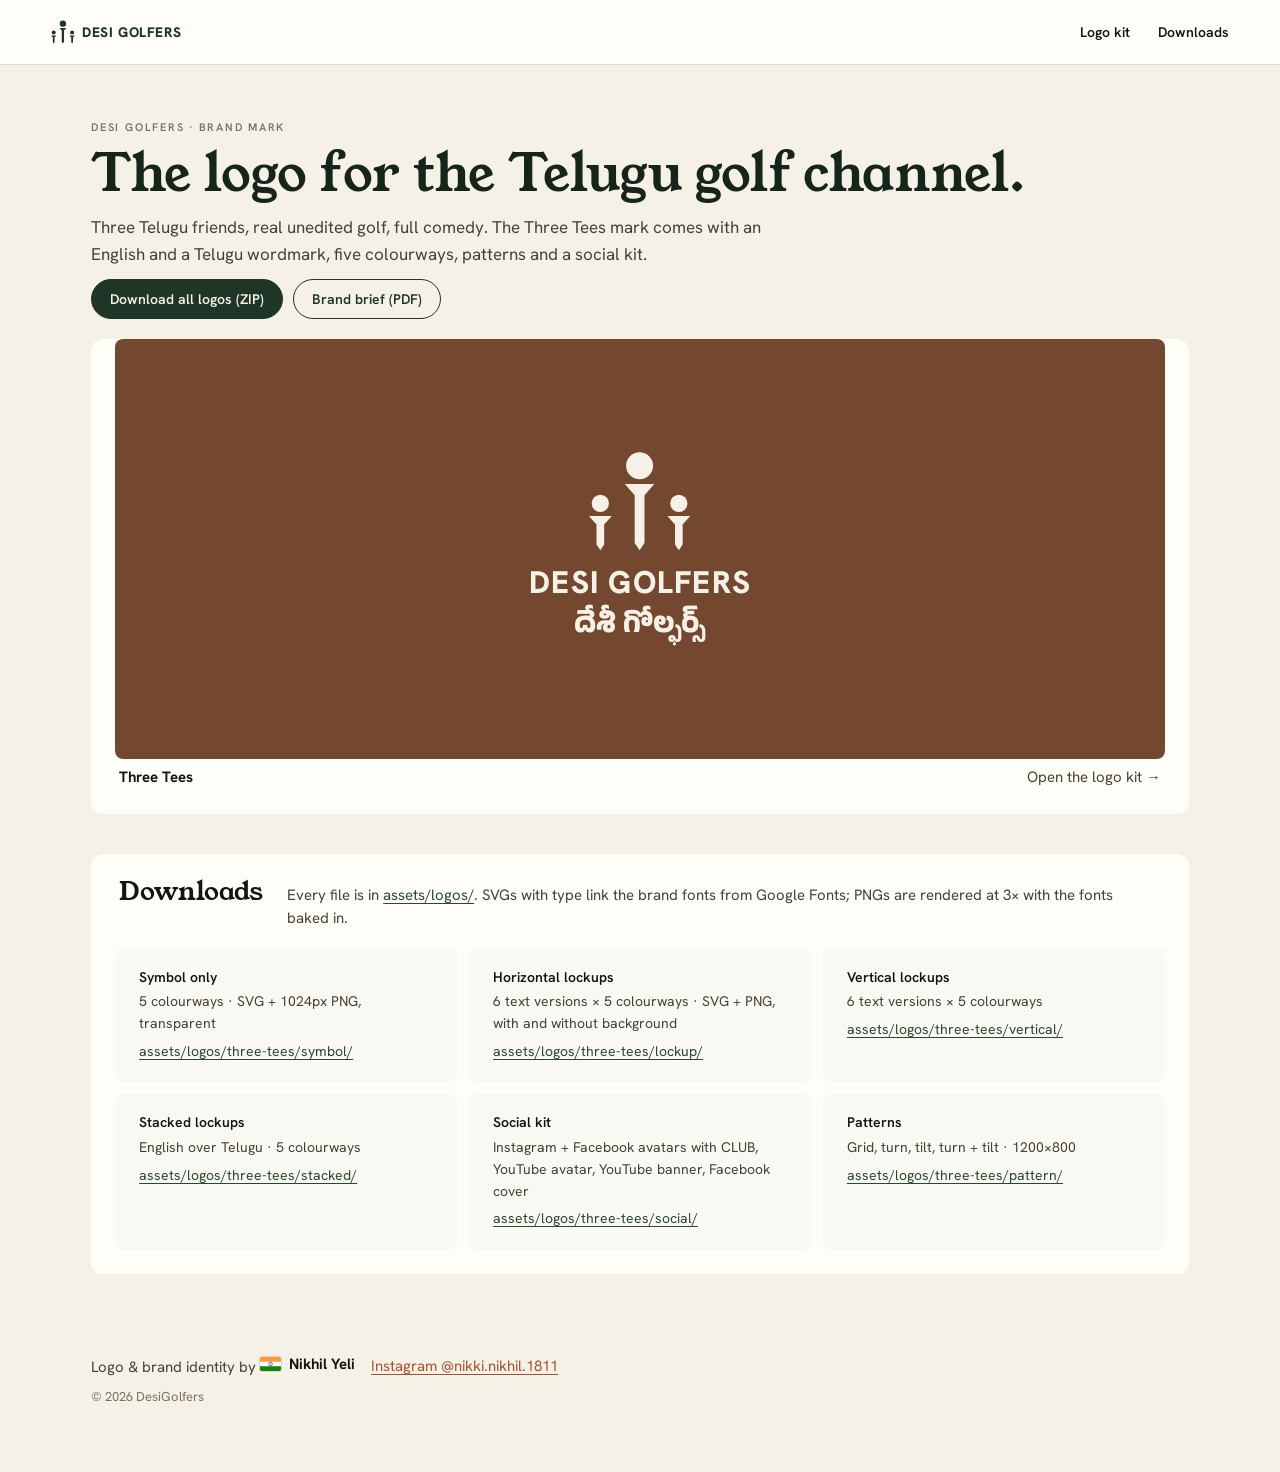
==== index.html @ 78cff563 "DesiGolfers brand site Co-Authored-By: Claude Opus 5.5 <noreply@anthropic.com>" ====
<!DOCTYPE html><html lang="en"><head><meta charset="utf-8"><meta name="viewport" content="width=device-width,initial-scale=1"><title>DesiGolfers · Brand mark</title><meta name="description" content="Logo, symbol and brand assets for Desi Golfers, the Telugu golf community. Designed by Nikhil Yeli."><meta name="author" content="Nikhil Yeli"><link rel="stylesheet" href="css/site.css" data-kit-fonts><link rel="icon" href="assets/logos/three-tees/symbol/fairway.svg"></head><body><nav class="nav"><a class="home" href="index.html" aria-label="DesiGolfers home"><span id="navlogo" style="display:flex;height:28px"></span></a><a href="three-tees.html">Logo kit</a><a href="index.html#downloads">Downloads</a></nav>
<div class="wrap"><header class="top"><span class="ov">Desi Golfers · Brand mark</span><h1>The logo for the Telugu golf channel.</h1><p>Three Telugu friends, real unedited golf, full comedy. The Three Tees mark comes with an English and a Telugu wordmark, five colourways, patterns and a social kit.</p><div class="getall"><a class="btn-dl" href="assets/desi-golfers-three-tees-logos.zip" download>Download all logos (ZIP)</a><a class="btn-dl alt" href="three-tees.html?print=1">Brand brief (PDF)</a></div></header>
<main><div class="board" id="marks"></div>
<section class="board" id="downloads" data-screen-label="Downloads"><div class="bh"><h2>Downloads</h2><p>Every file is in <a href="assets/logos/">assets/logos/</a>. SVGs with type link the brand fonts from Google Fonts; PNGs are rendered at 3× with the fonts baked in.</p></div><div class="dl" id="dl"></div></section></main>
<footer class="sitefoot"><div class="credits"><span>Logo &amp; brand identity by <b class="by"><svg class="flag" viewBox="0 0 30 20" width="21" height="14" aria-label="India" role="img"><rect width="30" height="20" fill="#FF9933"/><rect y="6.67" width="30" height="6.67" fill="#fff"/><rect y="13.33" width="30" height="6.67" fill="#138808"/><circle cx="15" cy="10" r="2.6" fill="none" stroke="#000080" stroke-width=".8"/><circle cx="15" cy="10" r=".6" fill="#000080"/></svg>Nikhil Yeli</b></span><a href="https://instagram.com/nikki.nikhil.1811" target="_blank" rel="noopener">Instagram @nikki.nikhil.1811</a></div><span>© 2026 DesiGolfers</span></footer></div>
<script src="js/logo-kit.js"></script>
<script>DGK.ready().then(()=>{const K=DGK,R=K.R,EN=[R('DESI GOLFERS','sans',800,.92,.04)],TE=[R(K.TE,'telugu',800,.82)];
document.getElementById('navlogo').innerHTML=K.svg(K.lock({k:'E',lines:[EN],fs:15,fg:'pine-800',pad:0}),{transp:1});
const B=K.lock({k:'E',arr:'v',fs:34,lines:[EN,TE],fg:'chalk',bg:'soil-600'});
const card=(href,bg,Bx,name,line)=>`<a href="${href}" class="cell" style="text-decoration:none;color:inherit"><div class="tile" style="background:var(--${bg});--h:420px">${K.svg(Bx,{transp:1})}</div><span class="cap" style="font:400 15px/1.4 var(--font-sans);color:var(--text-2);display:flex;justify-content:space-between;gap:12px"><b style="color:var(--ink)">${name}</b><span>${line} →</span></span></a>`;
document.getElementById('marks').innerHTML=card('three-tees.html','soil-600',B,'Three Tees','Open the logo kit');
const D=[['symbol/','Symbol only','5 colourways · SVG + 1024px PNG, transparent'],['lockup/','Horizontal lockups','6 text versions × 5 colourways · SVG + PNG, with and without background'],['vertical/','Vertical lockups','6 text versions × 5 colourways'],['stacked/','Stacked lockups','English over Telugu · 5 colourways'],['social/','Social kit','Instagram + Facebook avatars with CLUB, YouTube avatar, YouTube banner, Facebook cover'],['pattern/','Patterns','Grid, turn, tilt, turn + tilt · 1200×800']];
document.getElementById('dl').innerHTML=D.map(([p,t,d])=>`<div><b>${t}</b><span>${d}</span><a href="assets/logos/three-tees/${p}">assets/logos/three-tees/${p}</a></div>`).join('');});</script></body></html>
---- css/site.css ----
@import url("fonts.css");
:root{
/* Pine — fairway greens (primary) */
--pine-900:#16251B;--pine-800:#1F3527;--pine-700:#2A4733;--pine-600:#3A5A42;--pine-500:#4C6B4F;
/* Turf — light greens */
--turf-400:#7E9467;--turf-200:#C5CFA8;--turf-100:#E3E8D2;
/* Sand — bunker */
--sand-700:#8C7347;--sand-500:#B89B6A;--sand-300:#D9C7A3;--sand-100:#EEE4CF;
/* Clay — terracotta (warm accent) */
--clay-700:#87411F;--clay-600:#A4532F;--clay-400:#C97B55;--clay-100:#F2DCCD;
/* Soil — earthy brown */
--soil-700:#5E3A28;--soil-600:#74472F;--soil-400:#9A6A4E;--soil-100:#EADBD0;
/* Haldi — turmeric gold (winners, highlights) */
--haldi-600:#A87A22;--haldi-500:#C8942F;--haldi-100:#F5E6C4;
/* Paper + ink */
--chalk:#F6F1E6;--paper:#FFFDF8;--ink:#121511;
/* Stone — warm neutrals */
--stone-50:#FAF8F3;--stone-100:#F0ECE3;--stone-200:#E2DCCF;--stone-300:#C9C1B1;--stone-400:#A39A88;--stone-500:#7A7263;--stone-600:#5F584B;--stone-700:#464136;--stone-800:#2E2B24;--stone-900:#1E1C18;
/* Semantic */
--success:#3F7A4A;--success-soft:#E1EBDD;--warning:#B9852A;--warning-soft:#F5E6C4;--danger:#A63D2A;--danger-soft:#F3DCD4;--info:#3D5A6B;--info-soft:#DCE4E8;
/* Aliases */
--surface-page:var(--chalk);--surface-card:var(--paper);--surface-sunken:var(--stone-100);--surface-inverse:var(--pine-800);--surface-overlay:rgba(22,37,27,.55);
--text-1:var(--ink);--text-2:var(--stone-700);--text-3:var(--stone-500);--text-inverse:var(--chalk);--text-accent:var(--pine-700);
--border-1:var(--stone-200);--border-2:var(--stone-300);--border-strong:var(--stone-400);--border-inverse:rgba(246,241,230,.22);
--accent:var(--pine-700);--accent-hover:var(--pine-800);--accent-press:var(--pine-900);--accent-contrast:var(--chalk);
--highlight:var(--haldi-500);--focus-ring:rgba(200,148,47,.55);
/* Duotone pairs — bg / fg */
--duo-fairway-bg:var(--pine-800);--duo-fairway-fg:var(--sand-300);
--duo-bunker-bg:var(--sand-300);--duo-bunker-fg:var(--pine-900);
--duo-clay-bg:var(--clay-600);--duo-clay-fg:var(--chalk);
--duo-mono-bg:var(--ink);--duo-mono-fg:var(--chalk);
}

:root{
--font-display:'Young Serif',Georgia,'Times New Roman',serif;
--font-sans:'Hanken Grotesk','Helvetica Neue',Helvetica,sans-serif;
--font-telugu-display:'Noto Serif Telugu','Young Serif',serif;
--font-telugu:'Anek Telugu','Hanken Grotesk',sans-serif;
--font-mono:'IBM Plex Mono',ui-monospace,Menlo,monospace;
--fs-display-xl:72px;--fs-display-l:56px;--fs-h1:40px;--fs-h2:32px;--fs-h3:24px;--fs-h4:20px;
--fs-body-l:18px;--fs-body:16px;--fs-body-s:14px;--fs-caption:12px;--fs-overline:11px;--fs-mono:13px;
--lh-tight:1.04;/* @kind other */--lh-heading:1.15;/* @kind other */--lh-body:1.55;/* @kind other */--lh-snug:1.35;/* @kind other */
--tr-display:-0.01em;--tr-wordmark:0.08em;--tr-overline:0.16em;
--fw-regular:400;/* @kind font */--fw-medium:500;/* @kind font */--fw-semibold:600;/* @kind font */--fw-bold:700;/* @kind font */
/* semantic */
--text-display:400 var(--fs-display-l)/var(--lh-tight) var(--font-display);
--text-heading:400 var(--fs-h2)/var(--lh-heading) var(--font-display);
--text-body:400 var(--fs-body)/var(--lh-body) var(--font-sans);
--text-label:600 var(--fs-body-s)/1.2 var(--font-sans);
--text-overline:600 var(--fs-overline)/1.2 var(--font-sans);
--text-telugu-display:700 var(--fs-h1)/1.35 var(--font-telugu-display);
--text-telugu-body:400 var(--fs-body-l)/1.7 var(--font-telugu);
--text-data:500 var(--fs-mono)/1.3 var(--font-mono);
}

*,*::before,*::after{box-sizing:border-box}
html,body{margin:0}
body{background:var(--surface-page);color:var(--text-1);font:var(--text-body);-webkit-font-smoothing:antialiased;text-rendering:optimizeLegibility}
h1,h2,h3,h4{font-family:var(--font-display);font-weight:400;line-height:var(--lh-heading);margin:0;text-wrap:balance}
p{margin:0;text-wrap:pretty}
a{color:var(--pine-700);text-decoration:underline;text-underline-offset:3px;text-decoration-thickness:1px}
a:hover{color:var(--clay-600)}
::selection{background:var(--sand-300);color:var(--pine-900)}
:focus-visible{outline:none;box-shadow:var(--shadow-focus)}
:lang(te){font-family:var(--font-telugu);line-height:1.7}
h1:lang(te),h2:lang(te),h3:lang(te),h4:lang(te){font-family:var(--font-telugu-display);line-height:1.35}


body{padding:0;color:var(--ink)}
.wrap{max-width:1200px;margin:0 auto;padding:0 clamp(16px,4vw,56px)}
.nav{display:flex;flex-wrap:wrap;gap:12px 28px;align-items:center;padding:18px clamp(16px,4vw,56px);border-bottom:1px solid var(--border-1);background:var(--paper);position:sticky;top:0;z-index:20}
.nav a{text-decoration:none;color:var(--ink);font:600 14px/1 var(--font-sans)}.nav a:hover,.nav a[aria-current]{color:var(--clay-600)}.nav .home{margin-right:auto;display:flex}
.top{display:flex;flex-direction:column;gap:12px;padding:56px 0 20px}
.ov{font:var(--text-overline);letter-spacing:var(--tr-overline);text-transform:uppercase;color:var(--text-3)}
.top h1{font:400 clamp(34px,5vw,52px)/1.08 var(--font-display);color:var(--pine-900)}
.top p{max-width:680px;color:var(--text-2);font-size:17px}
.tools{display:flex;flex-wrap:wrap;gap:16px;align-items:center;font-size:14px;color:var(--text-2);margin-bottom:32px}.tools label{display:flex;gap:8px;align-items:center}
.board{background:var(--paper);border:1px solid var(--border-1);border-radius:8px;overflow:hidden;margin-bottom:40px}
.bh{display:flex;flex-wrap:wrap;gap:8px 24px;align-items:baseline;padding:24px 28px;border-bottom:1px solid var(--border-1)}
.bh h2{font:400 26px/1.1 var(--font-display)}
.bh p{flex:1 1 360px;color:var(--text-2);font-size:15px}
.g{display:grid;grid-template-columns:repeat(auto-fit,minmax(min(100%,var(--min,300px)),1fr))}
.g2,.merch{display:grid;grid-template-columns:repeat(2,minmax(0,1fr))}.g3{display:grid;grid-template-columns:repeat(3,minmax(0,1fr))}.g5{display:grid;grid-template-columns:repeat(5,minmax(0,1fr))}
@media (max-width:860px){.g3{grid-template-columns:repeat(2,minmax(0,1fr))}.g3>:last-child:nth-child(odd){grid-column:1/-1}}
@media (max-width:760px){.g5{grid-template-columns:repeat(2,minmax(0,1fr))}.g5>:last-child{grid-column:1/-1}}
@media (max-width:560px){.g2,.g3,.g5,.merch{grid-template-columns:1fr}}
.tile{position:relative;display:flex;flex-direction:column;align-items:center;justify-content:center;gap:12px;padding:40px 28px;min-height:var(--h,220px)}
.cap{font:500 11px/1.3 var(--font-mono);color:var(--text-3);padding:10px 14px;border-top:1px solid var(--border-1);background:var(--stone-50)}
.cell{display:flex;flex-direction:column;border-right:1px solid var(--border-1);border-bottom:1px solid var(--border-1)}.cell>.tile{flex:1}
.ex{position:absolute;right:10px;bottom:10px;display:flex;gap:4px;opacity:0;transition:opacity .15s;z-index:3}
.tile:hover .ex,.tile:focus-within .ex,.mk:hover .ex,.mk:focus-within .ex{opacity:1}
@media (hover:none){.ex{opacity:1}}
.ex button{font:500 10px/1 var(--font-mono);background:rgba(255,253,248,.94);color:var(--ink);border:1px solid var(--stone-300);border-radius:2px;padding:5px 7px;cursor:pointer}.ex button:hover{background:var(--haldi-100)}
.mk{position:relative}
.apps{display:grid;gap:28px;padding:28px;grid-template-columns:repeat(auto-fit,minmax(min(100%,360px),1fr));align-items:start}
.lbl{font:600 12px/1 var(--font-sans);letter-spacing:.12em;text-transform:uppercase;color:var(--text-3);margin-bottom:10px}
.ig{background:#fff;border:1px solid var(--stone-200);border-radius:14px;overflow:hidden;font:400 14px/1.4 var(--font-sans);color:#111;max-width:400px}
.ig-top{display:flex;justify-content:space-between;align-items:center;padding:14px 16px;font-weight:700;font-size:16px}
.ig-head{display:flex;gap:20px;align-items:center;padding:4px 16px 12px}
.ig-av{width:88px;flex:none;border-radius:50%;padding:3px;background:conic-gradient(var(--haldi-500),var(--clay-600),var(--haldi-500))}
.ig-av>div{border-radius:50%;padding:3px;background:#fff}
.ig-stats{display:flex;flex:1;justify-content:space-around;text-align:center}.ig-stats b{display:block;font-size:17px}
.ig-bio{padding:0 16px 12px;display:flex;flex-direction:column;gap:2px}
.ig-btn{display:grid;grid-template-columns:1fr 1fr;gap:8px;padding:0 16px 14px}.ig-btn span{background:var(--stone-100);border-radius:8px;text-align:center;padding:7px;font-weight:600}.ig-btn span:first-child{background:var(--pine-700);color:var(--chalk)}
.ig-hl{display:flex;gap:14px;padding:0 16px 16px;overflow:hidden}.ig-hl div{display:flex;flex-direction:column;align-items:center;gap:5px;font-size:11px;width:62px;flex:none}.ig-hl i{display:block;width:62px;height:62px;border-radius:50%;border:1px solid var(--stone-300);padding:3px}
.ig-grid{display:grid;grid-template-columns:repeat(3,1fr);gap:2px}
.yt,.fb{background:#fff;border:1px solid var(--stone-200);border-radius:14px;overflow:hidden;font:400 14px/1.4 var(--font-sans)}
.yt-row{display:flex;gap:16px;align-items:center;padding:16px;flex-wrap:wrap}.yt-row .av{width:72px;flex:none}
.yt-row h3,.fb-row h3{font:700 20px/1.2 var(--font-sans)}.yt-row p,.fb-row p{color:var(--stone-500);font-size:13px}
.yt-sub{margin-left:auto;background:#111;color:#fff;border-radius:999px;padding:9px 16px;font-weight:600}
.safe{position:relative;border-radius:8px;overflow:hidden}.safe i{position:absolute;left:19.8%;right:19.8%;top:35.3%;bottom:35.3%;border:2px dashed rgba(246,241,230,.8);pointer-events:none}
.safe b{position:absolute;left:19.8%;top:calc(64.7% + 8px);font:500 10px/1 var(--font-mono);color:var(--chalk);opacity:.85}
.fb-row{display:flex;align-items:flex-end;gap:16px;padding:0 24px 18px;margin-top:-48px;position:relative;flex-wrap:wrap}.fb-row .av{width:128px;border:4px solid #fff;border-radius:50%;flex:none}
.ft{background:var(--pine-900);color:var(--sand-100);font:400 14px/1.6 var(--font-sans);border-radius:8px;overflow:hidden}
.ft a{color:var(--sand-100);text-decoration:none}.ft a:hover{color:var(--haldi-500)}
.ft-main{display:flex;flex-wrap:wrap;gap:32px 56px;padding:36px 32px}
.ft-col{display:flex;flex-direction:column;gap:6px}.ft-col b{font:600 11px/1 var(--font-sans);letter-spacing:.14em;text-transform:uppercase;color:var(--sand-300);margin-bottom:6px}
.ft-base{display:flex;flex-wrap:wrap;justify-content:space-between;gap:12px;padding:16px 32px;border-top:1px solid rgba(217,199,163,.18);font-size:12px;color:var(--sand-300)}
.ph{position:relative;margin:0;overflow:hidden;background:var(--stone-200)}.ph img{display:block;width:100%;height:100%;object-fit:cover}
.ph .lg{position:absolute;transform:translate(-50%,-50%)}.ph .lg svg{width:100%;height:auto;display:block}
.merch .cell{border-bottom:1px solid var(--border-1)}
.credit{font:400 12px/1.5 var(--font-sans);color:var(--text-3);padding:16px 28px;border-top:1px solid var(--border-1)}
.credit a{color:var(--text-2)}
.dl{display:grid;grid-template-columns:repeat(auto-fit,minmax(min(100%,260px),1fr));gap:1px;background:var(--border-1)}
.dl div{background:var(--paper);padding:20px 24px;display:flex;flex-direction:column;gap:6px;font-size:14px;color:var(--text-2)}.dl b{font:var(--text-label);color:var(--ink)}
.sitefoot{padding:40px 0 64px;color:var(--text-3);font-size:13px}

.sitefoot{display:flex;flex-direction:column;gap:10px}
.credits{display:flex;flex-wrap:wrap;gap:6px 16px;align-items:baseline;font:400 15px/1.4 var(--font-sans);color:var(--text-2)}.credits b{color:var(--ink);font-weight:700}.credits a{color:var(--clay-600)}
.photo-credit{font-size:12px;color:var(--text-3)}.photo-credit a{color:var(--text-2)}
@media print{body{background:#fff}.nav,.tools,.ex{display:none!important}.wrap{max-width:none;padding:0}.top{padding-top:0}.board{break-inside:avoid;page-break-inside:avoid;margin-bottom:24px}#apps .apps>*{break-inside:avoid}.board,.cell,.tile{-webkit-print-color-adjust:exact;print-color-adjust:exact}a{text-decoration:none}}

/* no divider lines: spacing only */
.board{border:0;padding:0 24px 24px;border-radius:12px}
.bh{border:0;padding:24px 4px 18px}
.g2,.g3,.g5,.merch{gap:12px}
.cell{border:0;gap:6px}.cell>.tile,.g5>.tile,.tv-pair>.tile{border-radius:8px;overflow:hidden}
.cap{border:0;background:none;padding:2px 4px}
.dl{gap:12px;background:none}.dl div{border-radius:8px;background:var(--stone-50)}
.apps{padding:4px 0 0}
.tv{display:flex;flex-direction:column;gap:20px}.tv-row{display:flex;flex-direction:column;gap:6px}
.tv-pair{display:grid;grid-template-columns:minmax(0,3fr) minmax(0,2fr);gap:12px}
@media (max-width:640px){.tv-pair{grid-template-columns:1fr}}
.getall{display:flex;flex-wrap:wrap;gap:10px}
.btn-dl{display:inline-flex;align-items:center;gap:8px;font:600 14px/1 var(--font-sans);padding:12px 18px;border-radius:999px;border:1px solid var(--pine-800);background:var(--pine-800);color:var(--chalk);text-decoration:none;cursor:pointer}
.btn-dl:hover{background:var(--pine-900);color:var(--chalk)}
.btn-dl.alt{background:transparent;color:var(--pine-800)}.btn-dl.alt:hover{background:var(--pine-800);color:var(--chalk)}
@media print{.getall{display:none}.board{padding:0}}
.g5+.g5{margin-top:12px}.g5>.tile{--h:200px;padding:32px 16px}
.credits .by{display:inline-flex;align-items:center;gap:8px}.flag{flex:none;border-radius:2px;box-shadow:0 0 0 1px rgba(0,0,0,.12)}
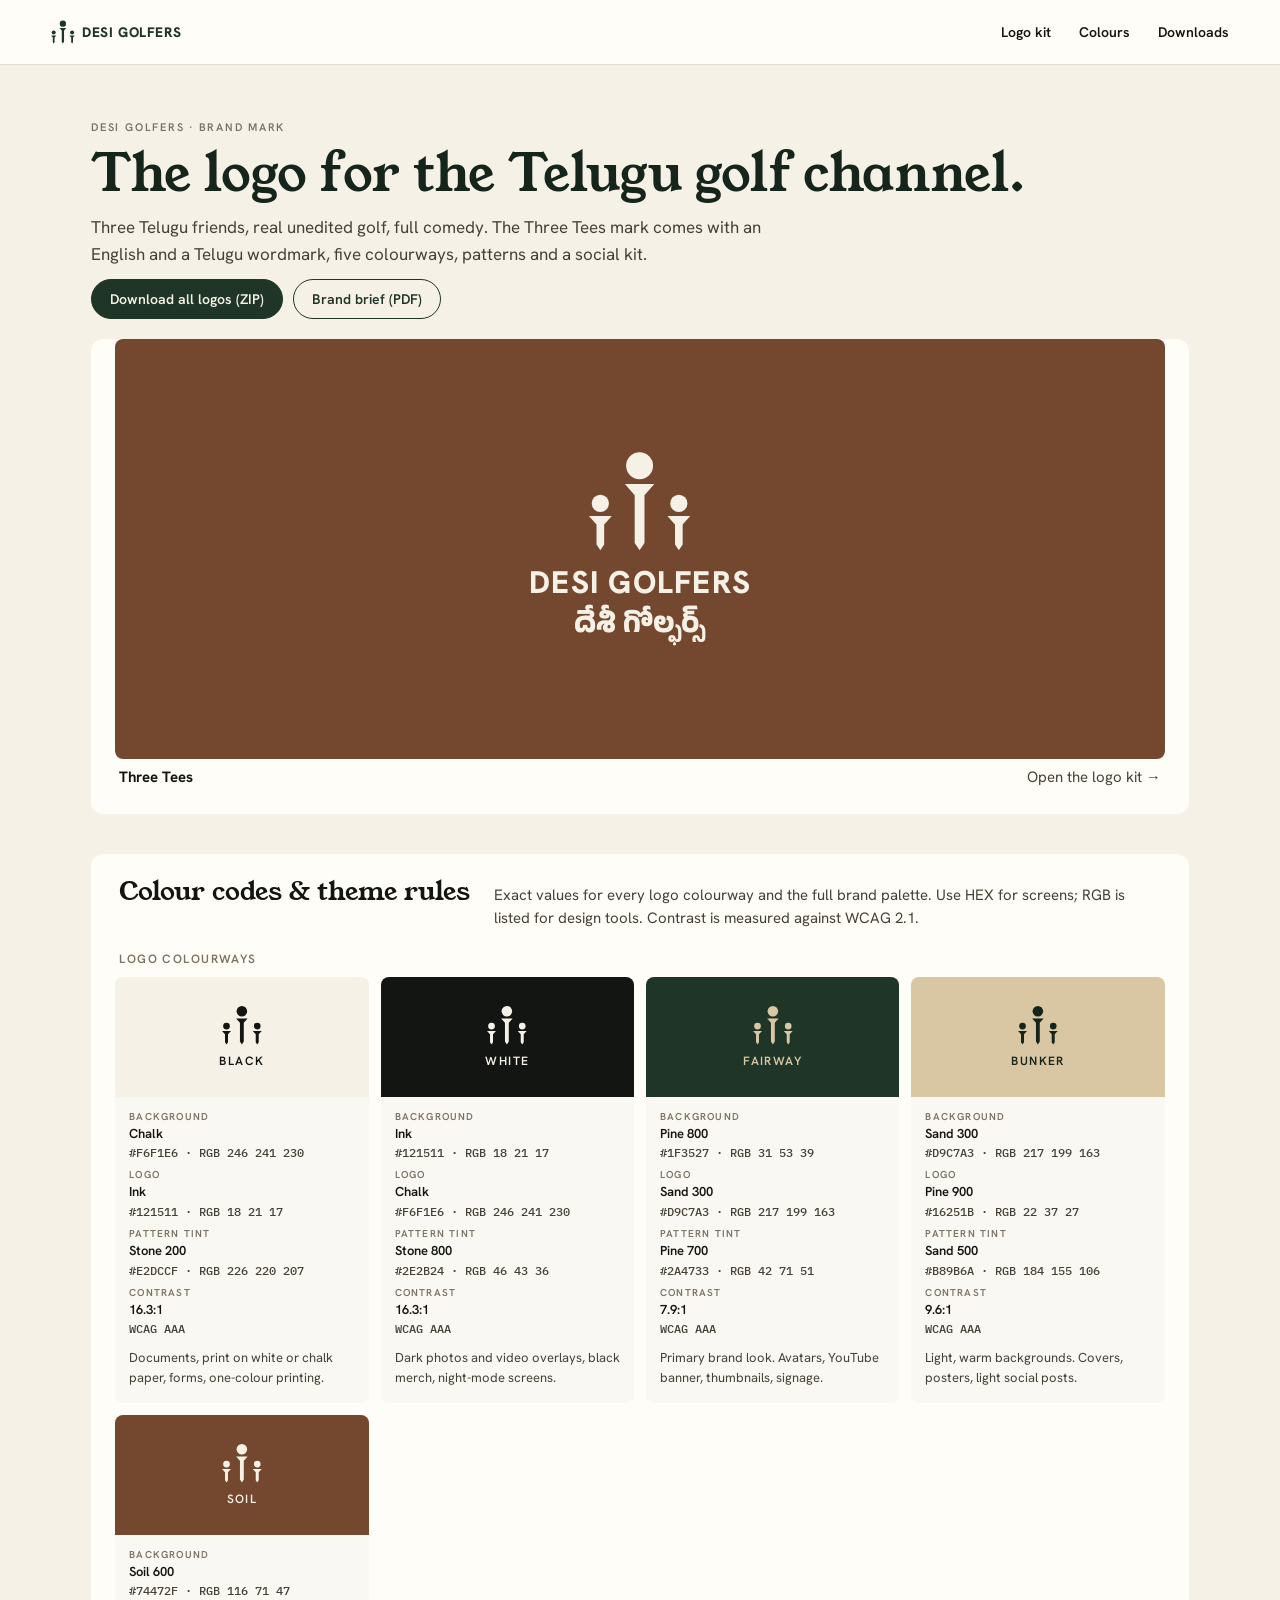
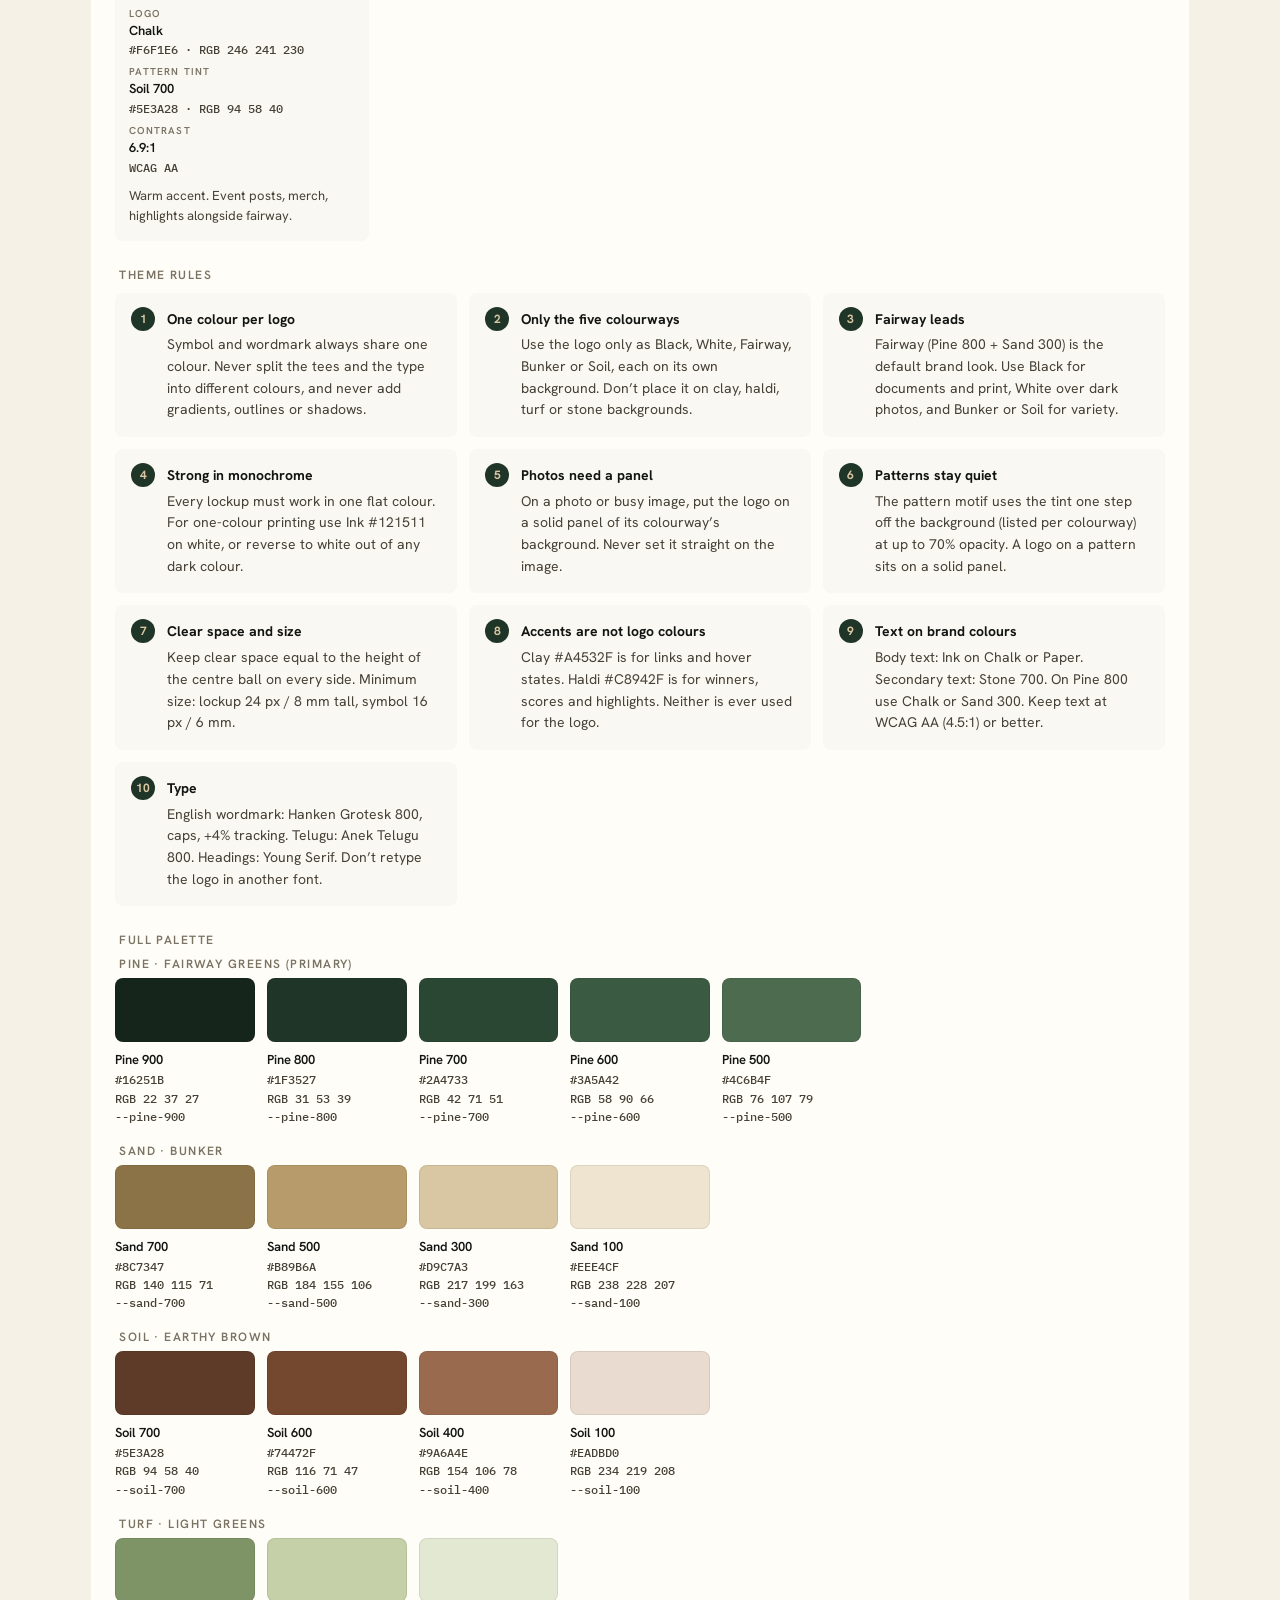
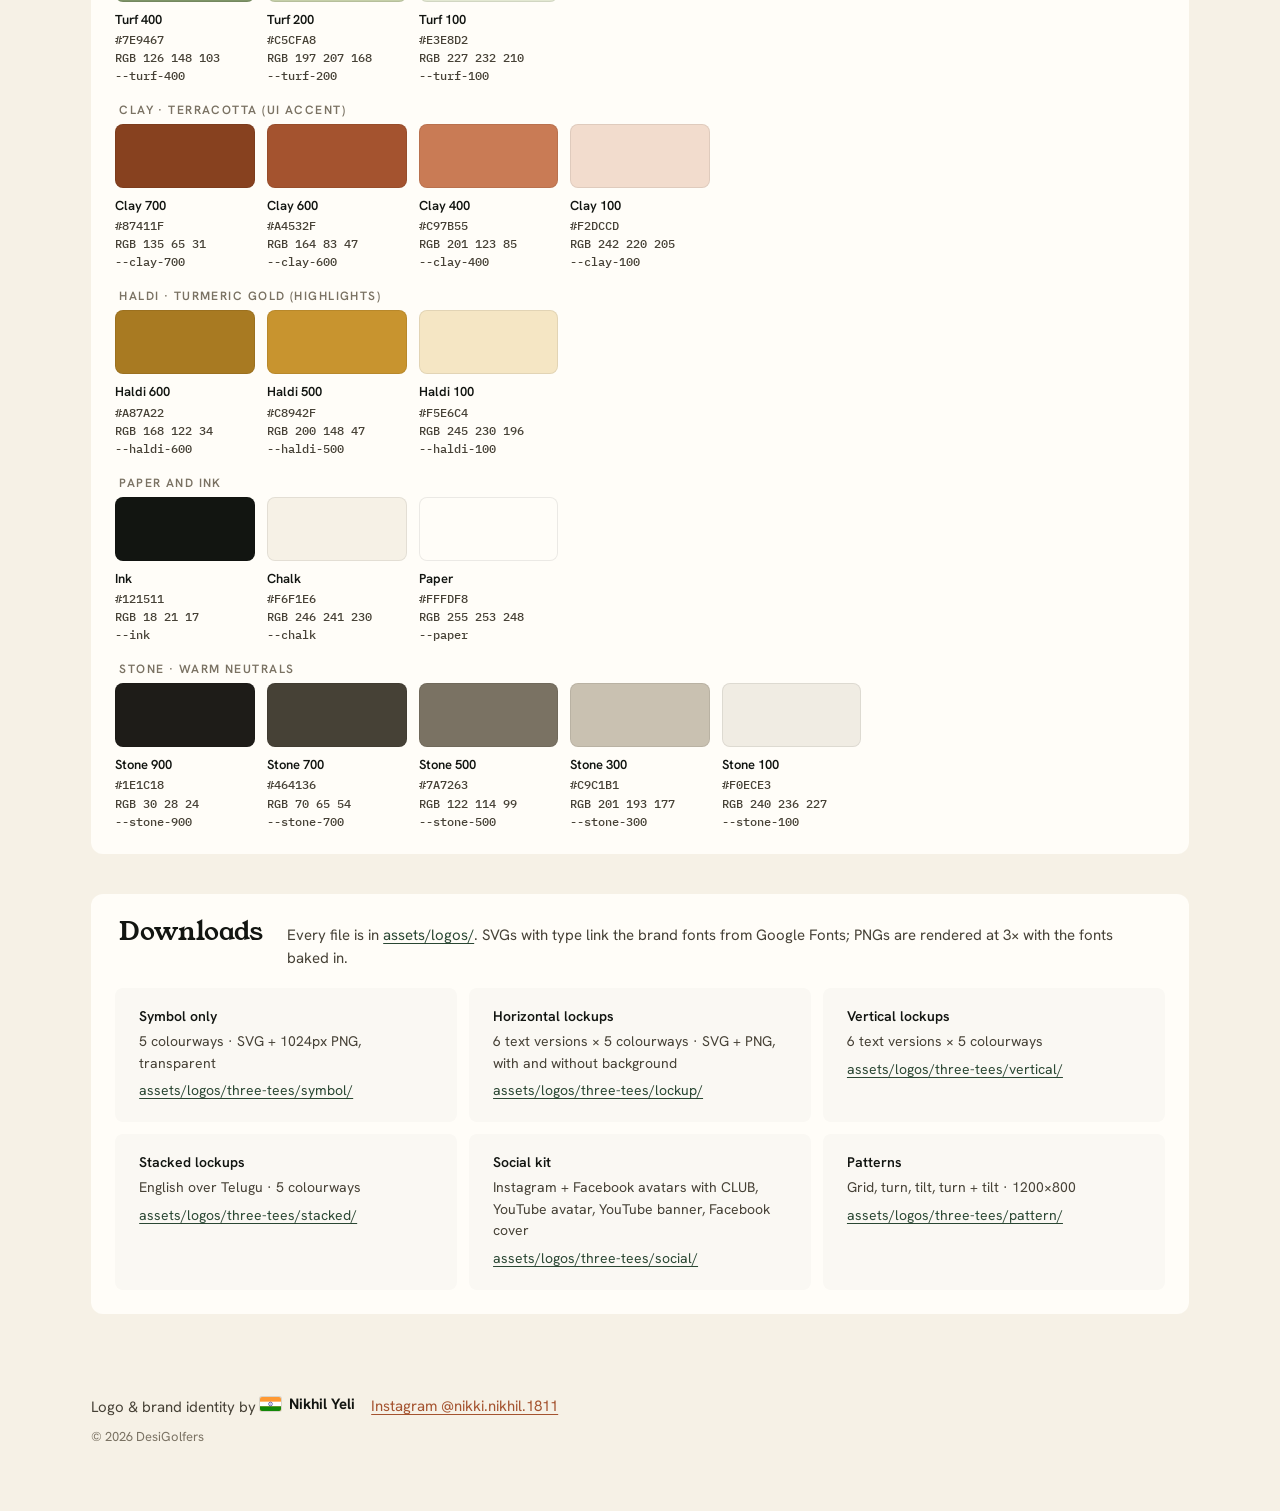
==== commit 7be2513d: "Fix brand brief PDF layout, add colour codes and theme rules Print: A4 page size, desktop grids kept" ====
--- a/index.html
+++ b/index.html
@@ -1,13 +1,13 @@
-<!DOCTYPE html><html lang="en"><head><meta charset="utf-8"><meta name="viewport" content="width=device-width,initial-scale=1"><title>DesiGolfers · Brand mark</title><meta name="description" content="Logo, symbol and brand assets for Desi Golfers, the Telugu golf community. Designed by Nikhil Yeli."><meta name="author" content="Nikhil Yeli"><link rel="stylesheet" href="css/site.css" data-kit-fonts><link rel="icon" href="assets/logos/three-tees/symbol/fairway.svg"></head><body><nav class="nav"><a class="home" href="index.html" aria-label="DesiGolfers home"><span id="navlogo" style="display:flex;height:28px"></span></a><a href="three-tees.html">Logo kit</a><a href="index.html#downloads">Downloads</a></nav>
+<!DOCTYPE html><html lang="en"><head><meta charset="utf-8"><meta name="viewport" content="width=device-width,initial-scale=1"><title>DesiGolfers · Brand mark</title><meta name="description" content="Logo, symbol and brand assets for Desi Golfers, the Telugu golf community. Designed by Nikhil Yeli."><meta name="author" content="Nikhil Yeli"><link rel="stylesheet" href="css/site.css" data-kit-fonts><link rel="icon" href="assets/logos/three-tees/symbol/fairway.svg"></head><body><nav class="nav"><a class="home" href="index.html" aria-label="DesiGolfers home"><span id="navlogo" style="display:flex;height:28px"></span></a><a href="three-tees.html">Logo kit</a><a href="index.html#theme">Colours</a><a href="index.html#downloads">Downloads</a></nav>
 <div class="wrap"><header class="top"><span class="ov">Desi Golfers · Brand mark</span><h1>The logo for the Telugu golf channel.</h1><p>Three Telugu friends, real unedited golf, full comedy. The Three Tees mark comes with an English and a Telugu wordmark, five colourways, patterns and a social kit.</p><div class="getall"><a class="btn-dl" href="assets/desi-golfers-three-tees-logos.zip" download>Download all logos (ZIP)</a><a class="btn-dl alt" href="three-tees.html?print=1">Brand brief (PDF)</a></div></header>
 <main><div class="board" id="marks"></div>
-<section class="board" id="downloads" data-screen-label="Downloads"><div class="bh"><h2>Downloads</h2><p>Every file is in <a href="assets/logos/">assets/logos/</a>. SVGs with type link the brand fonts from Google Fonts; PNGs are rendered at 3× with the fonts baked in.</p></div><div class="dl" id="dl"></div></section></main>
+<div id="themewrap"></div><section class="board" id="downloads" data-screen-label="Downloads"><div class="bh"><h2>Downloads</h2><p>Every file is in <a href="assets/logos/">assets/logos/</a>. SVGs with type link the brand fonts from Google Fonts; PNGs are rendered at 3× with the fonts baked in.</p></div><div class="dl" id="dl"></div></section></main>
 <footer class="sitefoot"><div class="credits"><span>Logo &amp; brand identity by <b class="by"><svg class="flag" viewBox="0 0 30 20" width="21" height="14" aria-label="India" role="img"><rect width="30" height="20" fill="#FF9933"/><rect y="6.67" width="30" height="6.67" fill="#fff"/><rect y="13.33" width="30" height="6.67" fill="#138808"/><circle cx="15" cy="10" r="2.6" fill="none" stroke="#000080" stroke-width=".8"/><circle cx="15" cy="10" r=".6" fill="#000080"/></svg>Nikhil Yeli</b></span><a href="https://instagram.com/nikki.nikhil.1811" target="_blank" rel="noopener">Instagram @nikki.nikhil.1811</a></div><span>© 2026 DesiGolfers</span></footer></div>
-<script src="js/logo-kit.js"></script>
+<script src="js/logo-kit.js"></script><script src="js/colour-board.js"></script>
 <script>DGK.ready().then(()=>{const K=DGK,R=K.R,EN=[R('DESI GOLFERS','sans',800,.92,.04)],TE=[R(K.TE,'telugu',800,.82)];
 document.getElementById('navlogo').innerHTML=K.svg(K.lock({k:'E',lines:[EN],fs:15,fg:'pine-800',pad:0}),{transp:1});
 const B=K.lock({k:'E',arr:'v',fs:34,lines:[EN,TE],fg:'chalk',bg:'soil-600'});
 const card=(href,bg,Bx,name,line)=>`<a href="${href}" class="cell" style="text-decoration:none;color:inherit"><div class="tile" style="background:var(--${bg});--h:420px">${K.svg(Bx,{transp:1})}</div><span class="cap" style="font:400 15px/1.4 var(--font-sans);color:var(--text-2);display:flex;justify-content:space-between;gap:12px"><b style="color:var(--ink)">${name}</b><span>${line} →</span></span></a>`;
-document.getElementById('marks').innerHTML=card('three-tees.html','soil-600',B,'Three Tees','Open the logo kit');
+document.getElementById('themewrap').outerHTML=renderColourBoard('E');document.getElementById('marks').innerHTML=card('three-tees.html','soil-600',B,'Three Tees','Open the logo kit');
 const D=[['symbol/','Symbol only','5 colourways · SVG + 1024px PNG, transparent'],['lockup/','Horizontal lockups','6 text versions × 5 colourways · SVG + PNG, with and without background'],['vertical/','Vertical lockups','6 text versions × 5 colourways'],['stacked/','Stacked lockups','English over Telugu · 5 colourways'],['social/','Social kit','Instagram + Facebook avatars with CLUB, YouTube avatar, YouTube banner, Facebook cover'],['pattern/','Patterns','Grid, turn, tilt, turn + tilt · 1200×800']];
 document.getElementById('dl').innerHTML=D.map(([p,t,d])=>`<div><b>${t}</b><span>${d}</span><a href="assets/logos/three-tees/${p}">assets/logos/three-tees/${p}</a></div>`).join('');});</script></body></html>
--- a/css/site.css
+++ b/css/site.css
@@ -148,3 +148,36 @@
 @media print{.getall{display:none}.board{padding:0}}
 .g5+.g5{margin-top:12px}.g5>.tile{--h:200px;padding:32px 16px}
 .credits .by{display:inline-flex;align-items:center;gap:8px}.flag{flex:none;border-radius:2px;box-shadow:0 0 0 1px rgba(0,0,0,.12)}
+
+/* print / brand brief PDF: A4, keep desktop grids, break between tiles not through them */
+@page{size:A4;margin:12mm}
+@media print{
+html,body{width:auto}
+.board{overflow:visible;break-inside:auto;page-break-inside:auto;margin-bottom:0;padding:0}
+.board+.board{break-before:page;page-break-before:always}
+.bh{break-after:avoid;page-break-after:avoid}
+.tile,.cell,.tv-row,.mk,.sw,.rule,.cw,.ig,.yt,.fb,.ft{break-inside:avoid;page-break-inside:avoid}
+.g3{grid-template-columns:repeat(3,minmax(0,1fr))!important}.g3>:last-child:nth-child(odd){grid-column:auto!important}
+.g5{grid-template-columns:repeat(5,minmax(0,1fr))!important}.g5>:last-child{grid-column:auto!important}
+.g2,.merch{grid-template-columns:repeat(2,minmax(0,1fr))!important}
+.tv-pair{grid-template-columns:minmax(0,3fr) minmax(0,2fr)!important}
+.tile{min-height:0;padding:24px 16px}.g5>.tile{--h:150px;padding:20px 10px}
+.tv{gap:12px}.apps{grid-template-columns:1fr 1fr;gap:20px}
+svg{max-width:100%}
+.sitefoot{padding:24px 0 0;break-inside:avoid}
+}
+
+/* colour codes + theme rules */
+.lbl.sub{margin:28px 4px 12px}.bh+.lbl.sub{margin-top:4px}
+.cws{display:grid;grid-template-columns:repeat(auto-fit,minmax(min(100%,210px),1fr));gap:12px}
+.cw{display:flex;flex-direction:column;border-radius:8px;overflow:hidden;background:var(--stone-50)}
+.cw-sw{display:flex;flex-direction:column;align-items:center;justify-content:center;gap:10px;height:120px}.cw-sw span{font:600 12px/1 var(--font-sans);letter-spacing:.12em;text-transform:uppercase}
+.cw-d{display:flex;flex-direction:column;gap:8px;padding:14px}.cw-d p{font-size:13px;color:var(--text-2);margin-top:2px}
+.cr{display:flex;flex-direction:column;gap:1px;font-size:13px;color:var(--text-3)}.cr span{font:600 10px/1.2 var(--font-sans);letter-spacing:.12em;text-transform:uppercase}.cr b{color:var(--ink);font-weight:600}.cr code{font:500 12px/1.4 var(--font-mono);color:var(--text-2)}
+.rules{list-style:none;counter-reset:r;margin:0;padding:0;display:grid;grid-template-columns:repeat(auto-fit,minmax(min(100%,320px),1fr));gap:12px}
+.rule{counter-increment:r;display:flex;flex-direction:column;gap:4px;background:var(--stone-50);border-radius:8px;padding:16px 18px 16px 52px;position:relative;font-size:14px;color:var(--text-2)}
+.rule::before{content:counter(r);position:absolute;left:16px;top:14px;width:24px;height:24px;border-radius:50%;background:var(--pine-800);color:var(--sand-300);font:700 12px/24px var(--font-sans);text-align:center}.rule b{color:var(--ink);font-weight:700}
+.pal{display:flex;flex-direction:column;gap:20px}.pg .lbl{margin:0 4px 8px}
+.sws{display:grid;grid-template-columns:repeat(auto-fill,minmax(min(100%,130px),1fr));gap:12px}
+.sw{display:flex;flex-direction:column;gap:2px;font-size:13px}.sw i{display:block;height:64px;border-radius:8px;box-shadow:inset 0 0 0 1px rgba(0,0,0,.08);margin-bottom:6px}.sw b{color:var(--ink);font-weight:600}.sw code{font:500 11.5px/1.4 var(--font-mono);color:var(--text-2)}
+@media print{*{-webkit-print-color-adjust:exact;print-color-adjust:exact}.cws{grid-template-columns:repeat(5,minmax(0,1fr));gap:8px}.cw-sw{height:90px}.cw-d{padding:10px;gap:6px}.cr code{font-size:10px}.cw-d p{font-size:11px}.rules{grid-template-columns:1fr 1fr;gap:8px}.rule{padding:10px 12px 10px 44px;font-size:12px}.rule::before{left:12px;top:10px}.sws{grid-template-columns:repeat(5,minmax(0,1fr))}.sw i{height:40px}.pal{gap:12px}.lbl.sub{break-after:avoid;margin-top:18px}.pg{break-inside:avoid}}
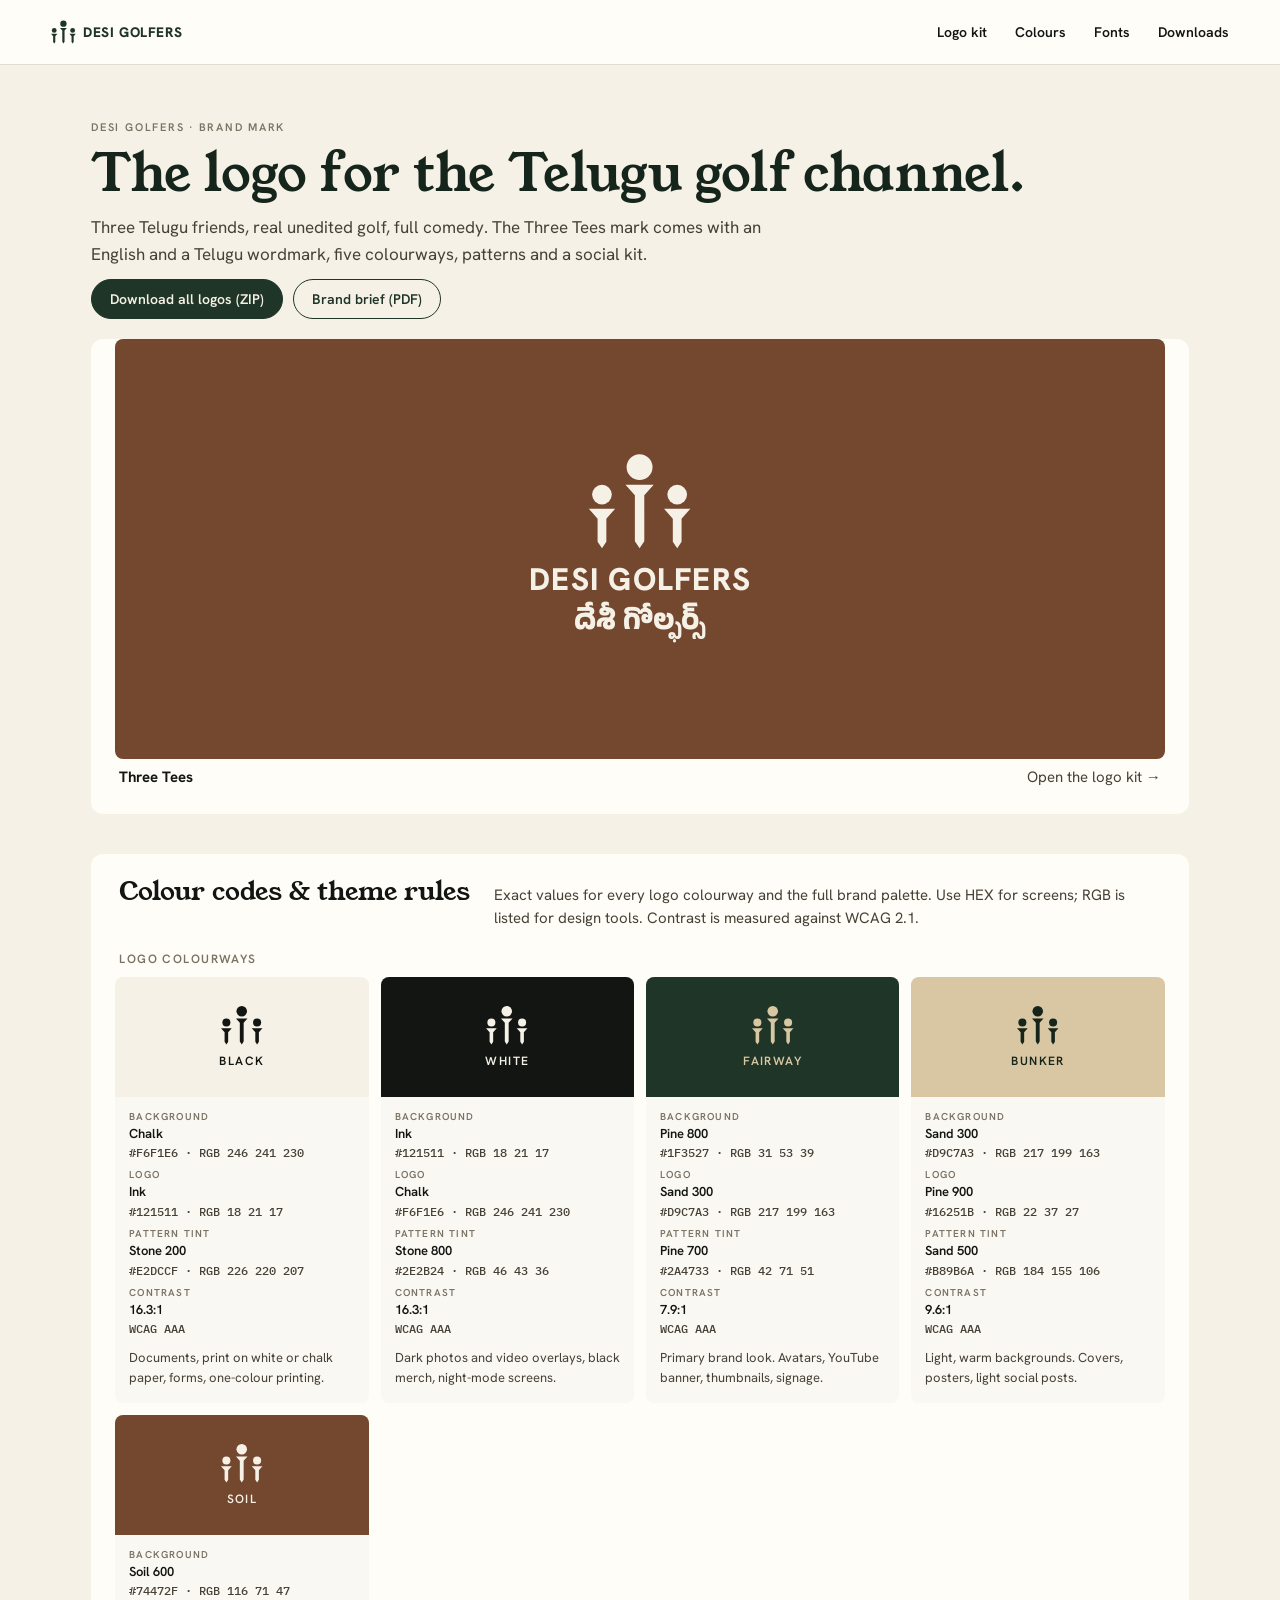
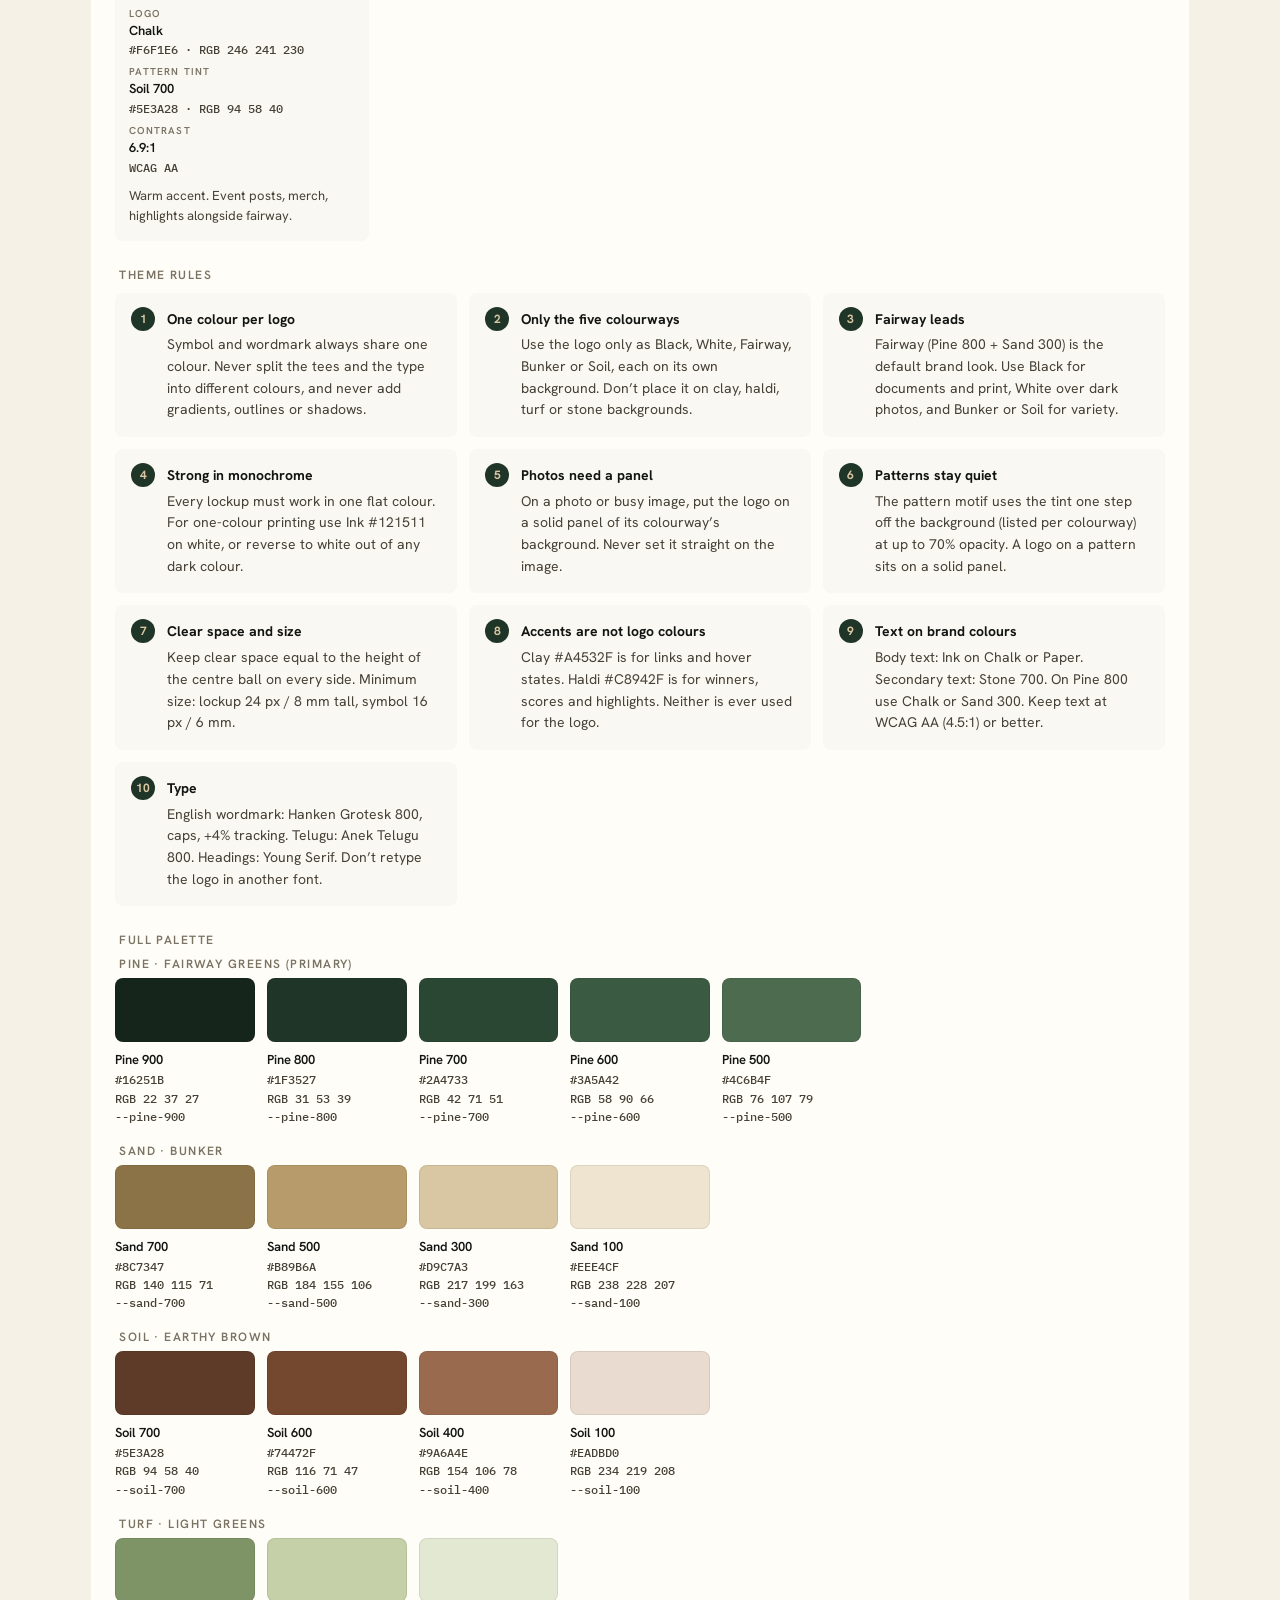
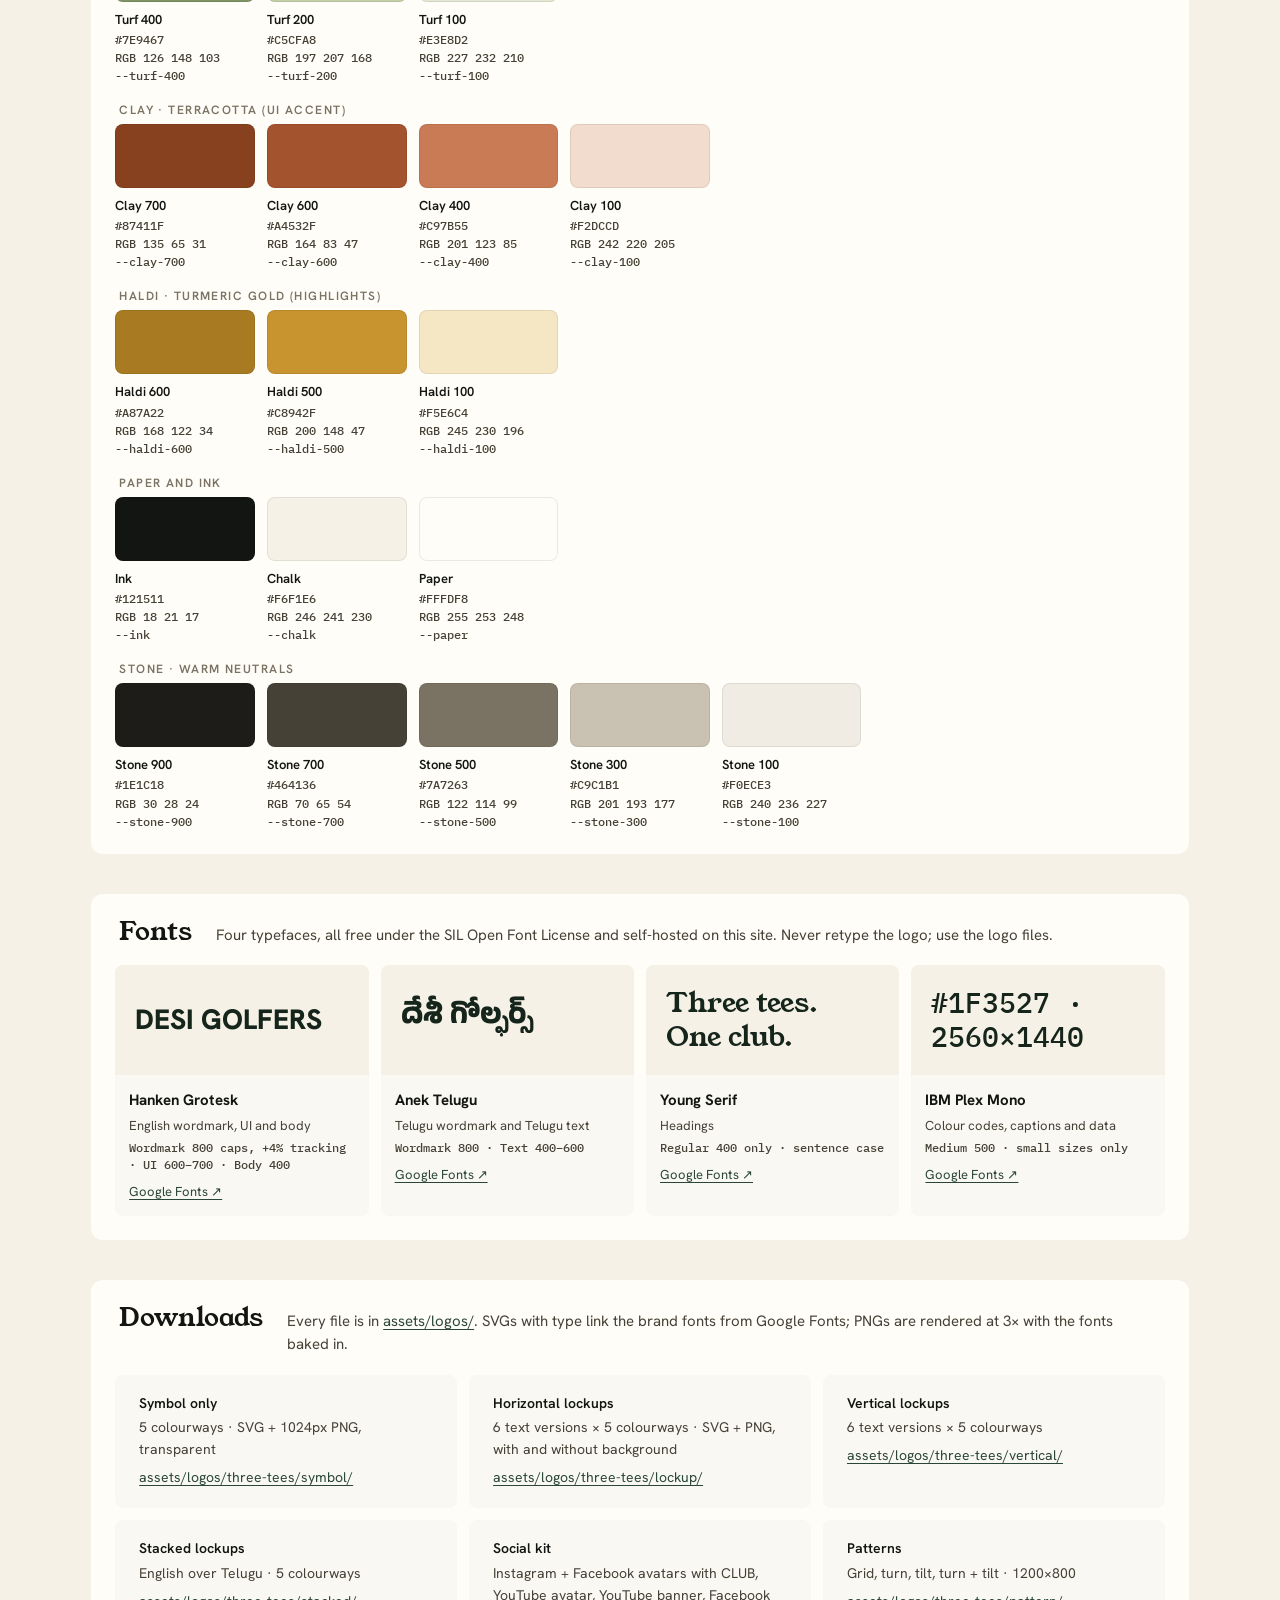
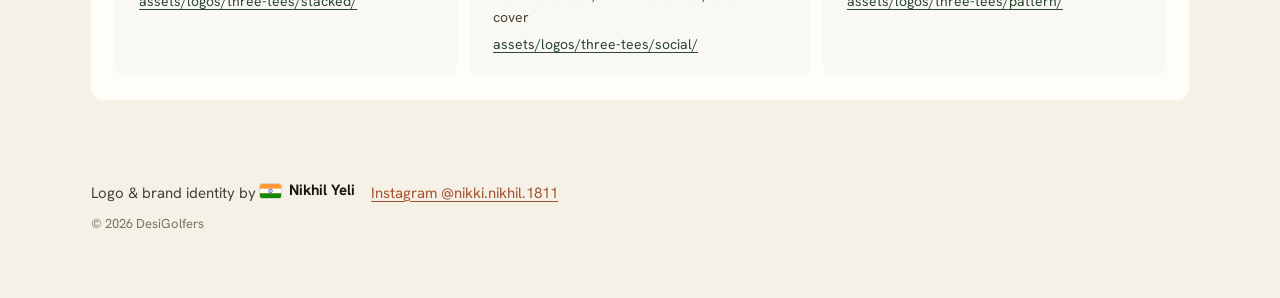
==== commit 1d87d837: "Add fonts section, remove duplicate assets, add email images - Fonts board (4 typefaces, role, weigh" ====
--- a/index.html
+++ b/index.html
@@ -1,13 +1,13 @@
-<!DOCTYPE html><html lang="en"><head><meta charset="utf-8"><meta name="viewport" content="width=device-width,initial-scale=1"><title>DesiGolfers · Brand mark</title><meta name="description" content="Logo, symbol and brand assets for Desi Golfers, the Telugu golf community. Designed by Nikhil Yeli."><meta name="author" content="Nikhil Yeli"><link rel="stylesheet" href="css/site.css" data-kit-fonts><link rel="icon" href="assets/logos/three-tees/symbol/fairway.svg"></head><body><nav class="nav"><a class="home" href="index.html" aria-label="DesiGolfers home"><span id="navlogo" style="display:flex;height:28px"></span></a><a href="three-tees.html">Logo kit</a><a href="index.html#theme">Colours</a><a href="index.html#downloads">Downloads</a></nav>
+<!DOCTYPE html><html lang="en"><head><meta charset="utf-8"><meta name="viewport" content="width=device-width,initial-scale=1"><title>DesiGolfers · Brand mark</title><meta name="description" content="Logo, symbol and brand assets for Desi Golfers, the Telugu golf community. Designed by Nikhil Yeli."><meta name="author" content="Nikhil Yeli"><link rel="stylesheet" href="css/site.css" data-kit-fonts><link rel="icon" href="assets/logos/three-tees/symbol/fairway.svg"></head><body><nav class="nav"><a class="home" href="index.html" aria-label="DesiGolfers home"><span id="navlogo" style="display:flex;height:28px"></span></a><a href="three-tees.html">Logo kit</a><a href="index.html#theme">Colours</a><a href="index.html#fonts">Fonts</a><a href="index.html#downloads">Downloads</a></nav>
 <div class="wrap"><header class="top"><span class="ov">Desi Golfers · Brand mark</span><h1>The logo for the Telugu golf channel.</h1><p>Three Telugu friends, real unedited golf, full comedy. The Three Tees mark comes with an English and a Telugu wordmark, five colourways, patterns and a social kit.</p><div class="getall"><a class="btn-dl" href="assets/desi-golfers-three-tees-logos.zip" download>Download all logos (ZIP)</a><a class="btn-dl alt" href="three-tees.html?print=1">Brand brief (PDF)</a></div></header>
 <main><div class="board" id="marks"></div>
 <div id="themewrap"></div><section class="board" id="downloads" data-screen-label="Downloads"><div class="bh"><h2>Downloads</h2><p>Every file is in <a href="assets/logos/">assets/logos/</a>. SVGs with type link the brand fonts from Google Fonts; PNGs are rendered at 3× with the fonts baked in.</p></div><div class="dl" id="dl"></div></section></main>
 <footer class="sitefoot"><div class="credits"><span>Logo &amp; brand identity by <b class="by"><svg class="flag" viewBox="0 0 30 20" width="21" height="14" aria-label="India" role="img"><rect width="30" height="20" fill="#FF9933"/><rect y="6.67" width="30" height="6.67" fill="#fff"/><rect y="13.33" width="30" height="6.67" fill="#138808"/><circle cx="15" cy="10" r="2.6" fill="none" stroke="#000080" stroke-width=".8"/><circle cx="15" cy="10" r=".6" fill="#000080"/></svg>Nikhil Yeli</b></span><a href="https://instagram.com/nikki.nikhil.1811" target="_blank" rel="noopener">Instagram @nikki.nikhil.1811</a></div><span>© 2026 DesiGolfers</span></footer></div>
-<script src="js/logo-kit.js"></script><script src="js/colour-board.js"></script>
+<script src="js/logo-kit.js"></script><script src="js/colour-board.js"></script><script src="js/type-board.js"></script>
 <script>DGK.ready().then(()=>{const K=DGK,R=K.R,EN=[R('DESI GOLFERS','sans',800,.92,.04)],TE=[R(K.TE,'telugu',800,.82)];
 document.getElementById('navlogo').innerHTML=K.svg(K.lock({k:'E',lines:[EN],fs:15,fg:'pine-800',pad:0}),{transp:1});
 const B=K.lock({k:'E',arr:'v',fs:34,lines:[EN,TE],fg:'chalk',bg:'soil-600'});
 const card=(href,bg,Bx,name,line)=>`<a href="${href}" class="cell" style="text-decoration:none;color:inherit"><div class="tile" style="background:var(--${bg});--h:420px">${K.svg(Bx,{transp:1})}</div><span class="cap" style="font:400 15px/1.4 var(--font-sans);color:var(--text-2);display:flex;justify-content:space-between;gap:12px"><b style="color:var(--ink)">${name}</b><span>${line} →</span></span></a>`;
-document.getElementById('themewrap').outerHTML=renderColourBoard('E');document.getElementById('marks').innerHTML=card('three-tees.html','soil-600',B,'Three Tees','Open the logo kit');
+document.getElementById('themewrap').outerHTML=renderColourBoard('E')+renderTypeBoard();document.getElementById('marks').innerHTML=card('three-tees.html','soil-600',B,'Three Tees','Open the logo kit');
 const D=[['symbol/','Symbol only','5 colourways · SVG + 1024px PNG, transparent'],['lockup/','Horizontal lockups','6 text versions × 5 colourways · SVG + PNG, with and without background'],['vertical/','Vertical lockups','6 text versions × 5 colourways'],['stacked/','Stacked lockups','English over Telugu · 5 colourways'],['social/','Social kit','Instagram + Facebook avatars with CLUB, YouTube avatar, YouTube banner, Facebook cover'],['pattern/','Patterns','Grid, turn, tilt, turn + tilt · 1200×800']];
 document.getElementById('dl').innerHTML=D.map(([p,t,d])=>`<div><b>${t}</b><span>${d}</span><a href="assets/logos/three-tees/${p}">assets/logos/three-tees/${p}</a></div>`).join('');});</script></body></html>
--- a/css/site.css
+++ b/css/site.css
@@ -34,7 +34,7 @@
 :root{
 --font-display:'Young Serif',Georgia,'Times New Roman',serif;
 --font-sans:'Hanken Grotesk','Helvetica Neue',Helvetica,sans-serif;
---font-telugu-display:'Noto Serif Telugu','Young Serif',serif;
+--font-telugu-display:'Anek Telugu','Hanken Grotesk',sans-serif;
 --font-telugu:'Anek Telugu','Hanken Grotesk',sans-serif;
 --font-mono:'IBM Plex Mono',ui-monospace,Menlo,monospace;
 --fs-display-xl:72px;--fs-display-l:56px;--fs-h1:40px;--fs-h2:32px;--fs-h3:24px;--fs-h4:20px;
@@ -181,3 +181,10 @@
 .sws{display:grid;grid-template-columns:repeat(auto-fill,minmax(min(100%,130px),1fr));gap:12px}
 .sw{display:flex;flex-direction:column;gap:2px;font-size:13px}.sw i{display:block;height:64px;border-radius:8px;box-shadow:inset 0 0 0 1px rgba(0,0,0,.08);margin-bottom:6px}.sw b{color:var(--ink);font-weight:600}.sw code{font:500 11.5px/1.4 var(--font-mono);color:var(--text-2)}
 @media print{*{-webkit-print-color-adjust:exact;print-color-adjust:exact}.cws{grid-template-columns:repeat(5,minmax(0,1fr));gap:8px}.cw-sw{height:90px}.cw-d{padding:10px;gap:6px}.cr code{font-size:10px}.cw-d p{font-size:11px}.rules{grid-template-columns:1fr 1fr;gap:8px}.rule{padding:10px 12px 10px 44px;font-size:12px}.rule::before{left:12px;top:10px}.sws{grid-template-columns:repeat(5,minmax(0,1fr))}.sw i{height:40px}.pal{gap:12px}.lbl.sub{break-after:avoid;margin-top:18px}.pg{break-inside:avoid}}
+
+/* fonts */
+.fts{display:grid;grid-template-columns:repeat(auto-fit,minmax(min(100%,240px),1fr));gap:12px}
+.ftc{display:flex;flex-direction:column;border-radius:8px;overflow:hidden;background:var(--stone-50)}
+.ft-s{display:flex;align-items:center;min-height:110px;padding:20px;background:var(--chalk);color:var(--pine-900);font-size:28px;line-height:1.2;overflow-wrap:anywhere}
+.ft-d{display:flex;flex-direction:column;gap:4px;padding:14px;font-size:13px;color:var(--text-2)}.ft-d b{color:var(--ink);font-size:15px}.ft-d code{font:500 12px/1.4 var(--font-mono)}.ft-d a{margin-top:4px;font-size:13px}
+@media print{#fonts{break-before:auto!important;page-break-before:auto!important;margin-top:24px}.fts{grid-template-columns:repeat(4,minmax(0,1fr));gap:8px}.ft-s{min-height:80px;font-size:20px;padding:14px}.ft-d{padding:10px}.ft-d a{display:none}.ftc{break-inside:avoid}}
